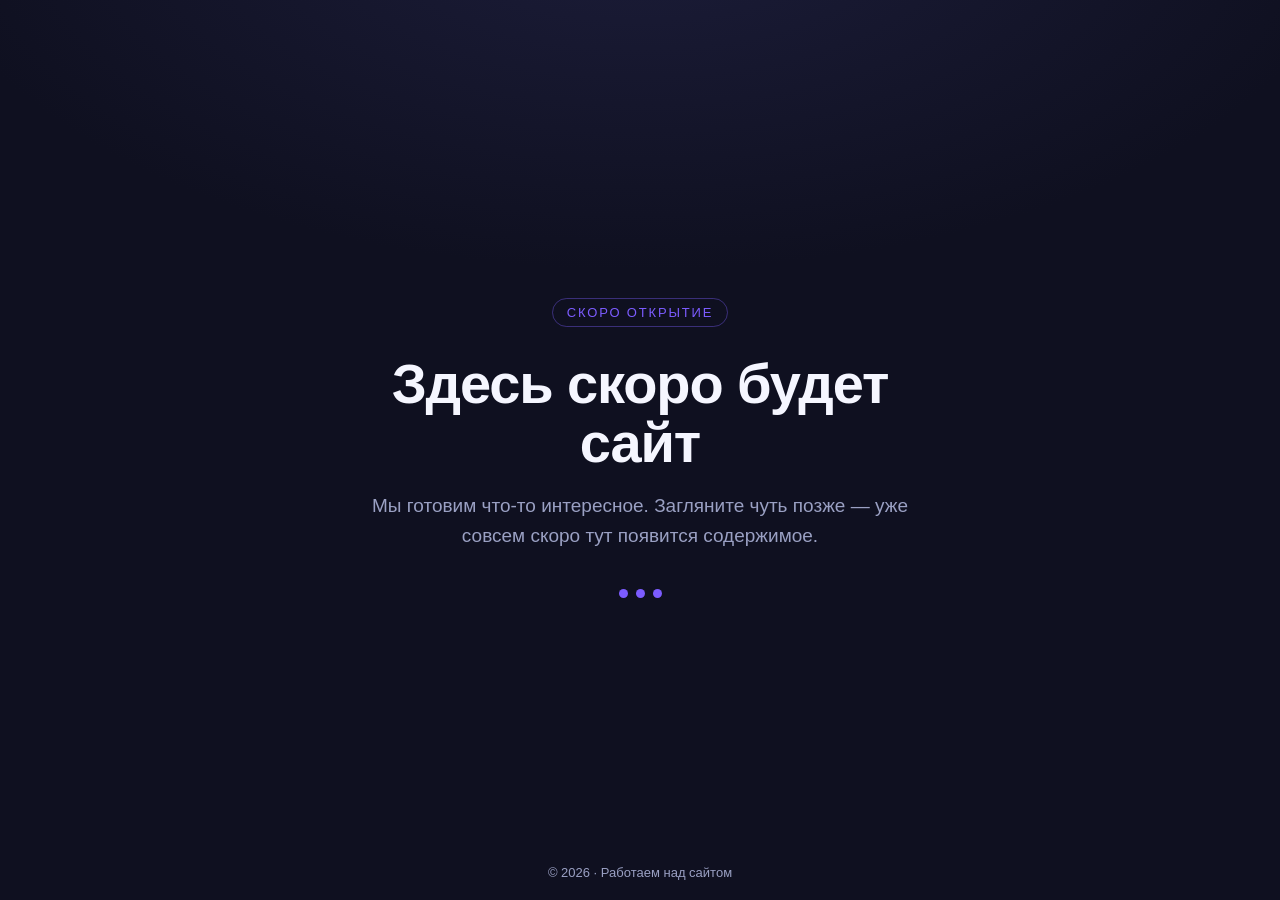
==== index.html @ 534d56cc "Add coming-soon placeholder site" ====
<!doctype html>
<html lang="ru">
<head>
  <meta charset="utf-8" />
  <meta name="viewport" content="width=device-width, initial-scale=1" />
  <title>Скоро открытие</title>
  <style>
    :root {
      --bg: #0f1020;
      --fg: #f5f6ff;
      --muted: #9aa0c3;
      --accent: #7c5cff;
    }
    * { box-sizing: border-box; margin: 0; padding: 0; }
    html, body { height: 100%; }
    body {
      font-family: -apple-system, BlinkMacSystemFont, "Segoe UI", Roboto, sans-serif;
      background: radial-gradient(1200px 600px at 50% -10%, #1c1d3a 0%, var(--bg) 60%);
      color: var(--fg);
      display: grid;
      place-items: center;
      min-height: 100%;
      text-align: center;
      padding: 24px;
    }
    .card {
      max-width: 560px;
      animation: rise 0.8s ease both;
    }
    .badge {
      display: inline-block;
      font-size: 13px;
      letter-spacing: 0.14em;
      text-transform: uppercase;
      color: var(--accent);
      border: 1px solid rgba(124, 92, 255, 0.4);
      border-radius: 999px;
      padding: 6px 14px;
      margin-bottom: 28px;
    }
    h1 {
      font-size: clamp(34px, 7vw, 56px);
      line-height: 1.05;
      margin-bottom: 18px;
      letter-spacing: -0.02em;
    }
    p {
      color: var(--muted);
      font-size: clamp(16px, 2.5vw, 19px);
      line-height: 1.6;
      margin-bottom: 32px;
    }
    .dots { display: inline-flex; gap: 8px; }
    .dots span {
      width: 9px; height: 9px; border-radius: 50%;
      background: var(--accent);
      animation: pulse 1.4s ease-in-out infinite;
    }
    .dots span:nth-child(2) { animation-delay: 0.2s; }
    .dots span:nth-child(3) { animation-delay: 0.4s; }
    footer {
      position: fixed; bottom: 20px; left: 0; right: 0;
      color: var(--muted); font-size: 13px;
    }
    @keyframes rise {
      from { opacity: 0; transform: translateY(16px); }
      to { opacity: 1; transform: none; }
    }
    @keyframes pulse {
      0%, 100% { opacity: 0.3; transform: scale(0.8); }
      50% { opacity: 1; transform: scale(1); }
    }
  </style>
</head>
<body>
  <main class="card">
    <span class="badge">Скоро открытие</span>
    <h1>Здесь скоро будет сайт</h1>
    <p>Мы готовим что-то интересное. Загляните чуть позже — уже совсем скоро тут появится содержимое.</p>
    <div class="dots"><span></span><span></span><span></span></div>
  </main>
  <footer>© 2026 · Работаем над сайтом</footer>
</body>
</html>
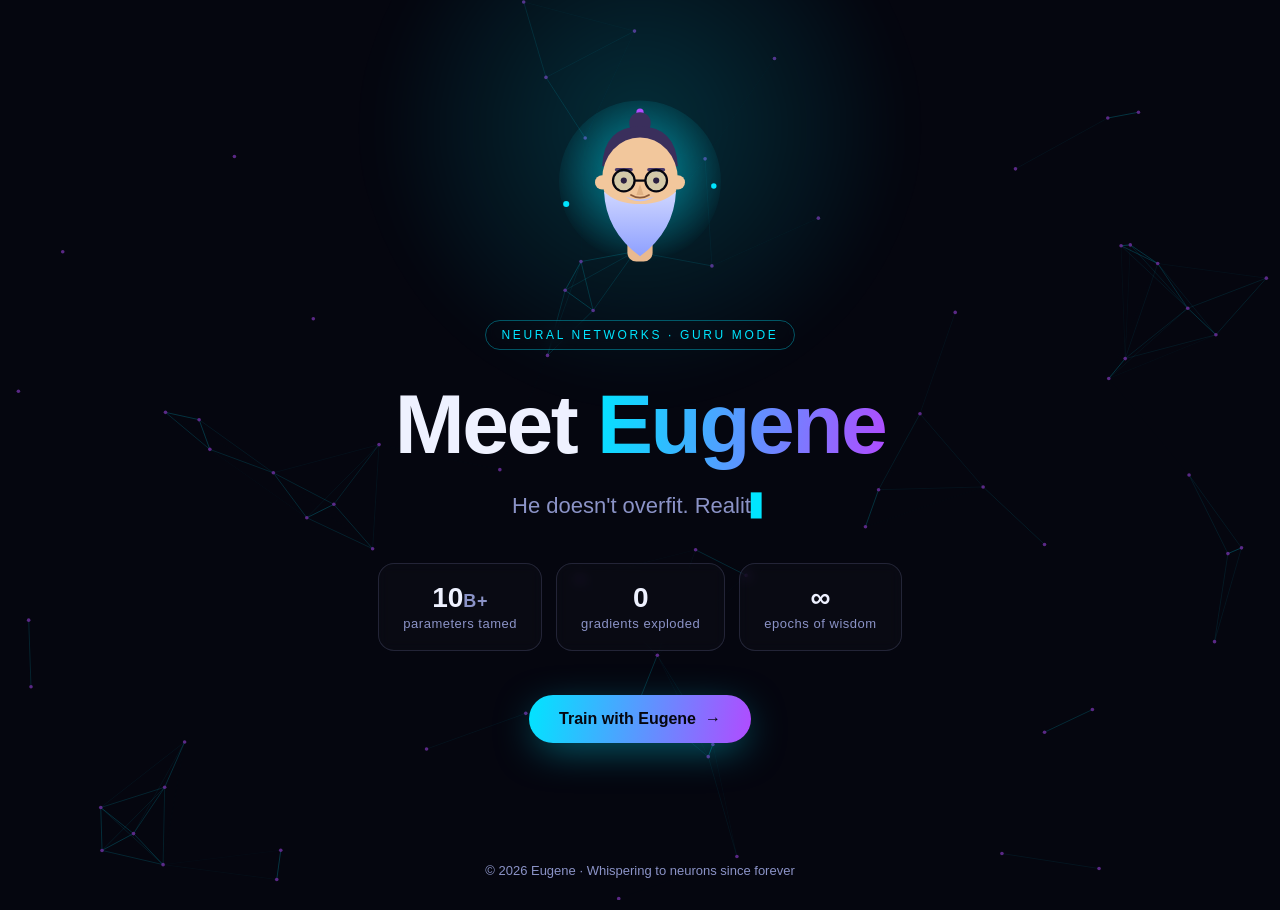
==== commit 77a4d35f: "Redesign: Eugene the animated bearded neural-networks guru" ====
--- a/index.html
+++ b/index.html
@@ -1,84 +1,270 @@
 <!doctype html>
-<html lang="ru">
+<html lang="en">
 <head>
   <meta charset="utf-8" />
   <meta name="viewport" content="width=device-width, initial-scale=1" />
-  <title>Скоро открытие</title>
+  <title>Eugene · Neural Networks Guru</title>
   <style>
     :root {
-      --bg: #0f1020;
-      --fg: #f5f6ff;
-      --muted: #9aa0c3;
-      --accent: #7c5cff;
+      --bg: #05060f;
+      --fg: #eef1ff;
+      --muted: #8b93c7;
+      --accent: #00e5ff;
+      --accent2: #b14bff;
     }
     * { box-sizing: border-box; margin: 0; padding: 0; }
     html, body { height: 100%; }
     body {
       font-family: -apple-system, BlinkMacSystemFont, "Segoe UI", Roboto, sans-serif;
-      background: radial-gradient(1200px 600px at 50% -10%, #1c1d3a 0%, var(--bg) 60%);
+      background: var(--bg);
       color: var(--fg);
-      display: grid;
-      place-items: center;
+      overflow-x: hidden;
       min-height: 100%;
+    }
+    canvas#net {
+      position: fixed; inset: 0;
+      width: 100%; height: 100%;
+      z-index: 0;
+      opacity: 0.55;
+    }
+    .glow {
+      position: fixed; z-index: 1; pointer-events: none;
+      width: 60vmax; height: 60vmax; border-radius: 50%;
+      top: -20vmax; left: 50%; transform: translateX(-50%);
+      background: radial-gradient(closest-side, rgba(0,229,255,0.18), transparent 70%);
+      filter: blur(20px);
+    }
+    .wrap {
+      position: relative; z-index: 2;
+      max-width: 860px; margin: 0 auto;
+      padding: 96px 24px 120px;
       text-align: center;
-      padding: 24px;
-    }
-    .card {
-      max-width: 560px;
-      animation: rise 0.8s ease both;
     }
     .badge {
       display: inline-block;
-      font-size: 13px;
-      letter-spacing: 0.14em;
-      text-transform: uppercase;
+      font-size: 12px; letter-spacing: 0.22em; text-transform: uppercase;
       color: var(--accent);
-      border: 1px solid rgba(124, 92, 255, 0.4);
-      border-radius: 999px;
-      padding: 6px 14px;
-      margin-bottom: 28px;
+      border: 1px solid rgba(0,229,255,0.35);
+      border-radius: 999px; padding: 7px 16px;
+      margin-bottom: 32px;
+      backdrop-filter: blur(6px);
+      animation: fade 0.8s ease both;
     }
     h1 {
-      font-size: clamp(34px, 7vw, 56px);
-      line-height: 1.05;
-      margin-bottom: 18px;
-      letter-spacing: -0.02em;
-    }
-    p {
-      color: var(--muted);
-      font-size: clamp(16px, 2.5vw, 19px);
-      line-height: 1.6;
-      margin-bottom: 32px;
-    }
-    .dots { display: inline-flex; gap: 8px; }
-    .dots span {
-      width: 9px; height: 9px; border-radius: 50%;
-      background: var(--accent);
-      animation: pulse 1.4s ease-in-out infinite;
-    }
-    .dots span:nth-child(2) { animation-delay: 0.2s; }
-    .dots span:nth-child(3) { animation-delay: 0.4s; }
+      font-size: clamp(40px, 9vw, 84px);
+      line-height: 1.0; letter-spacing: -0.03em;
+      margin-bottom: 22px;
+      animation: fade 0.8s ease 0.1s both;
+    }
+    h1 .grad {
+      background: linear-gradient(100deg, var(--accent), var(--accent2));
+      -webkit-background-clip: text; background-clip: text;
+      -webkit-text-fill-color: transparent;
+    }
+    .tag {
+      font-size: clamp(17px, 2.6vw, 22px);
+      color: var(--muted); line-height: 1.6;
+      max-width: 620px; margin: 0 auto 20px;
+      min-height: 1.6em;
+      animation: fade 0.8s ease 0.2s both;
+    }
+    .cursor { color: var(--accent); animation: blink 1s steps(1) infinite; }
+    .stats {
+      display: flex; flex-wrap: wrap; justify-content: center; gap: 14px;
+      margin: 40px 0 44px;
+      animation: fade 0.8s ease 0.3s both;
+    }
+    .stat {
+      border: 1px solid rgba(139,147,199,0.2);
+      border-radius: 16px; padding: 18px 24px;
+      background: rgba(255,255,255,0.02);
+      backdrop-filter: blur(6px);
+      min-width: 150px;
+    }
+    .stat b { display: block; font-size: 28px; color: var(--fg); }
+    .stat span { font-size: 13px; color: var(--muted); letter-spacing: 0.04em; }
+    .cta {
+      display: inline-flex; align-items: center; gap: 10px;
+      font-size: 16px; font-weight: 600;
+      color: #05060f; text-decoration: none;
+      background: linear-gradient(100deg, var(--accent), var(--accent2));
+      padding: 15px 30px; border-radius: 999px;
+      box-shadow: 0 10px 40px -8px rgba(0,229,255,0.5);
+      transition: transform 0.15s ease, box-shadow 0.15s ease;
+      animation: fade 0.8s ease 0.4s both;
+    }
+    .cta:hover { transform: translateY(-2px); box-shadow: 0 16px 50px -8px rgba(177,75,255,0.6); }
     footer {
-      position: fixed; bottom: 20px; left: 0; right: 0;
-      color: var(--muted); font-size: 13px;
-    }
-    @keyframes rise {
-      from { opacity: 0; transform: translateY(16px); }
-      to { opacity: 1; transform: none; }
-    }
-    @keyframes pulse {
-      0%, 100% { opacity: 0.3; transform: scale(0.8); }
-      50% { opacity: 1; transform: scale(1); }
+      position: relative; z-index: 2;
+      text-align: center; color: var(--muted);
+      font-size: 13px; padding-bottom: 32px;
+    }
+    @keyframes fade { from { opacity: 0; transform: translateY(14px); } to { opacity: 1; transform: none; } }
+    @keyframes blink { 50% { opacity: 0; } }
+
+    /* Bearded guru */
+    .guru { margin: 0 auto 26px; width: 180px; animation: fade 0.8s ease both; }
+    .guru svg { display: block; overflow: visible; }
+    .head { animation: bob 4s ease-in-out infinite; transform-origin: 100px 120px; }
+    @keyframes bob {
+      0%, 100% { transform: translateY(0) rotate(-1.5deg); }
+      50% { transform: translateY(-6px) rotate(1.5deg); }
+    }
+    .eye { transform-origin: center; animation: wink 4.5s ease-in-out infinite; }
+    @keyframes wink {
+      0%, 92%, 100% { transform: scaleY(1); }
+      95% { transform: scaleY(0.1); }
+    }
+    .orbit { transform-origin: 100px 95px; animation: spin 14s linear infinite; }
+    @keyframes spin { to { transform: rotate(360deg); } }
+    .halo { animation: pulseHalo 3.5s ease-in-out infinite; transform-origin: 100px 95px; }
+    @keyframes pulseHalo {
+      0%, 100% { opacity: 0.75; transform: scale(1); }
+      50% { opacity: 1; transform: scale(1.06); }
+    }
+    @media (prefers-reduced-motion: reduce) {
+      .head, .eye, .orbit, .halo { animation: none; }
     }
   </style>
 </head>
 <body>
-  <main class="card">
-    <span class="badge">Скоро открытие</span>
-    <h1>Здесь скоро будет сайт</h1>
-    <p>Мы готовим что-то интересное. Загляните чуть позже — уже совсем скоро тут появится содержимое.</p>
-    <div class="dots"><span></span><span></span><span></span></div>
+  <canvas id="net"></canvas>
+  <div class="glow"></div>
+
+  <main class="wrap">
+    <div class="guru" aria-label="Eugene the bearded guru">
+      <svg viewBox="0 0 200 220" width="180" height="198" xmlns="http://www.w3.org/2000/svg">
+        <defs>
+          <radialGradient id="halo" cx="50%" cy="45%" r="55%">
+            <stop offset="0%" stop-color="#00e5ff" stop-opacity="0.55"/>
+            <stop offset="100%" stop-color="#00e5ff" stop-opacity="0"/>
+          </radialGradient>
+          <linearGradient id="beard" x1="0" y1="0" x2="0" y2="1">
+            <stop offset="0%" stop-color="#cfd6ff"/>
+            <stop offset="100%" stop-color="#8ea0ff"/>
+          </linearGradient>
+        </defs>
+
+        <!-- glowing thought halo -->
+        <circle class="halo" cx="100" cy="95" r="90" fill="url(#halo)"/>
+
+        <!-- floating orbiting neurons -->
+        <g class="orbit">
+          <circle cx="100" cy="18" r="4" fill="#b14bff"/>
+          <circle cx="182" cy="100" r="3" fill="#00e5ff"/>
+          <circle cx="18" cy="120" r="3.4" fill="#00e5ff"/>
+        </g>
+
+        <g class="head">
+          <!-- neck -->
+          <rect x="86" y="150" width="28" height="34" rx="10" fill="#e9b98f"/>
+          <!-- hair top bun -->
+          <circle cx="100" cy="30" r="12" fill="#3a2f5c"/>
+          <path d="M58 78 Q60 34 100 34 Q140 34 142 78 Z" fill="#3a2f5c"/>
+          <!-- face -->
+          <ellipse cx="100" cy="92" rx="42" ry="46" fill="#f2c79c"/>
+          <!-- ears -->
+          <circle cx="58" cy="96" r="8" fill="#f2c79c"/>
+          <circle cx="142" cy="96" r="8" fill="#f2c79c"/>
+          <!-- eyebrows -->
+          <rect x="72" y="80" width="20" height="4" rx="2" fill="#4a3a6b"/>
+          <rect x="108" y="80" width="20" height="4" rx="2" fill="#4a3a6b"/>
+          <!-- glasses -->
+          <g stroke="#05060f" stroke-width="2.5" fill="rgba(0,229,255,0.12)">
+            <circle cx="82" cy="94" r="12"/>
+            <circle cx="118" cy="94" r="12"/>
+            <line x1="94" y1="94" x2="106" y2="94"/>
+          </g>
+          <!-- eyes (blink) -->
+          <circle class="eye" cx="82" cy="94" r="3.4" fill="#2a2140"/>
+          <circle class="eye" cx="118" cy="94" r="3.4" fill="#2a2140"/>
+          <!-- nose -->
+          <path d="M100 98 l-4 12 h8 Z" fill="#e0b184"/>
+          <!-- the mighty beard -->
+          <path d="M60 106
+                   Q62 150 100 178
+                   Q138 150 140 106
+                   Q126 120 100 120
+                   Q74 120 60 106 Z" fill="url(#beard)"/>
+          <!-- moustache -->
+          <path d="M84 112 Q100 122 116 112 Q100 118 84 112 Z" fill="#b9c4ff"/>
+          <!-- smile -->
+          <path d="M90 110 Q100 116 110 110" stroke="#8a5a3a" stroke-width="2" fill="none" stroke-linecap="round"/>
+        </g>
+      </svg>
+    </div>
+    <span class="badge">Neural Networks · Guru Mode</span>
+    <h1>Meet <span class="grad">Eugene</span></h1>
+    <p class="tag"><span id="type"></span><span class="cursor">▋</span></p>
+
+    <div class="stats">
+      <div class="stat"><b>10<span style="font-size:18px">B+</span></b><span>parameters tamed</span></div>
+      <div class="stat"><b>0</b><span>gradients exploded</span></div>
+      <div class="stat"><b>∞</b><span>epochs of wisdom</span></div>
+    </div>
+
+    <a class="cta" href="#">Train with Eugene &nbsp;→</a>
   </main>
-  <footer>© 2026 · Работаем над сайтом</footer>
+
+  <footer>© 2026 Eugene · Whispering to neurons since forever</footer>
+
+  <script>
+    // Typewriter tagline
+    const lines = [
+      "He doesn't overfit. Reality does.",
+      "Turning coffee into convergence.",
+      "Backpropagating good vibes.",
+      "The only guru your GPU listens to."
+    ];
+    const el = document.getElementById('type');
+    let li = 0, ci = 0, deleting = false;
+    function tick() {
+      const line = lines[li];
+      el.textContent = line.slice(0, ci);
+      if (!deleting && ci < line.length) { ci++; setTimeout(tick, 45); }
+      else if (!deleting) { deleting = true; setTimeout(tick, 1800); }
+      else if (ci > 0) { ci--; setTimeout(tick, 22); }
+      else { deleting = false; li = (li + 1) % lines.length; setTimeout(tick, 300); }
+    }
+    tick();
+
+    // Neural-net constellation background
+    const c = document.getElementById('net'), x = c.getContext('2d');
+    let w, h, nodes;
+    function init() {
+      w = c.width = window.innerWidth; h = c.height = window.innerHeight;
+      const count = Math.min(90, Math.floor(w * h / 16000));
+      nodes = Array.from({length: count}, () => ({
+        x: Math.random() * w, y: Math.random() * h,
+        vx: (Math.random() - 0.5) * 0.4, vy: (Math.random() - 0.5) * 0.4
+      }));
+    }
+    function draw() {
+      x.clearRect(0, 0, w, h);
+      for (const n of nodes) {
+        n.x += n.vx; n.y += n.vy;
+        if (n.x < 0 || n.x > w) n.vx *= -1;
+        if (n.y < 0 || n.y > h) n.vy *= -1;
+      }
+      for (let i = 0; i < nodes.length; i++) {
+        for (let j = i + 1; j < nodes.length; j++) {
+          const a = nodes[i], b = nodes[j];
+          const d = Math.hypot(a.x - b.x, a.y - b.y);
+          if (d < 130) {
+            x.strokeStyle = `rgba(0,229,255,${(1 - d / 130) * 0.5})`;
+            x.lineWidth = 1;
+            x.beginPath(); x.moveTo(a.x, a.y); x.lineTo(b.x, b.y); x.stroke();
+          }
+        }
+      }
+      for (const n of nodes) {
+        x.fillStyle = 'rgba(177,75,255,0.9)';
+        x.beginPath(); x.arc(n.x, n.y, 1.8, 0, Math.PI * 2); x.fill();
+      }
+      requestAnimationFrame(draw);
+    }
+    window.addEventListener('resize', init);
+    init(); draw();
+  </script>
 </body>
 </html>
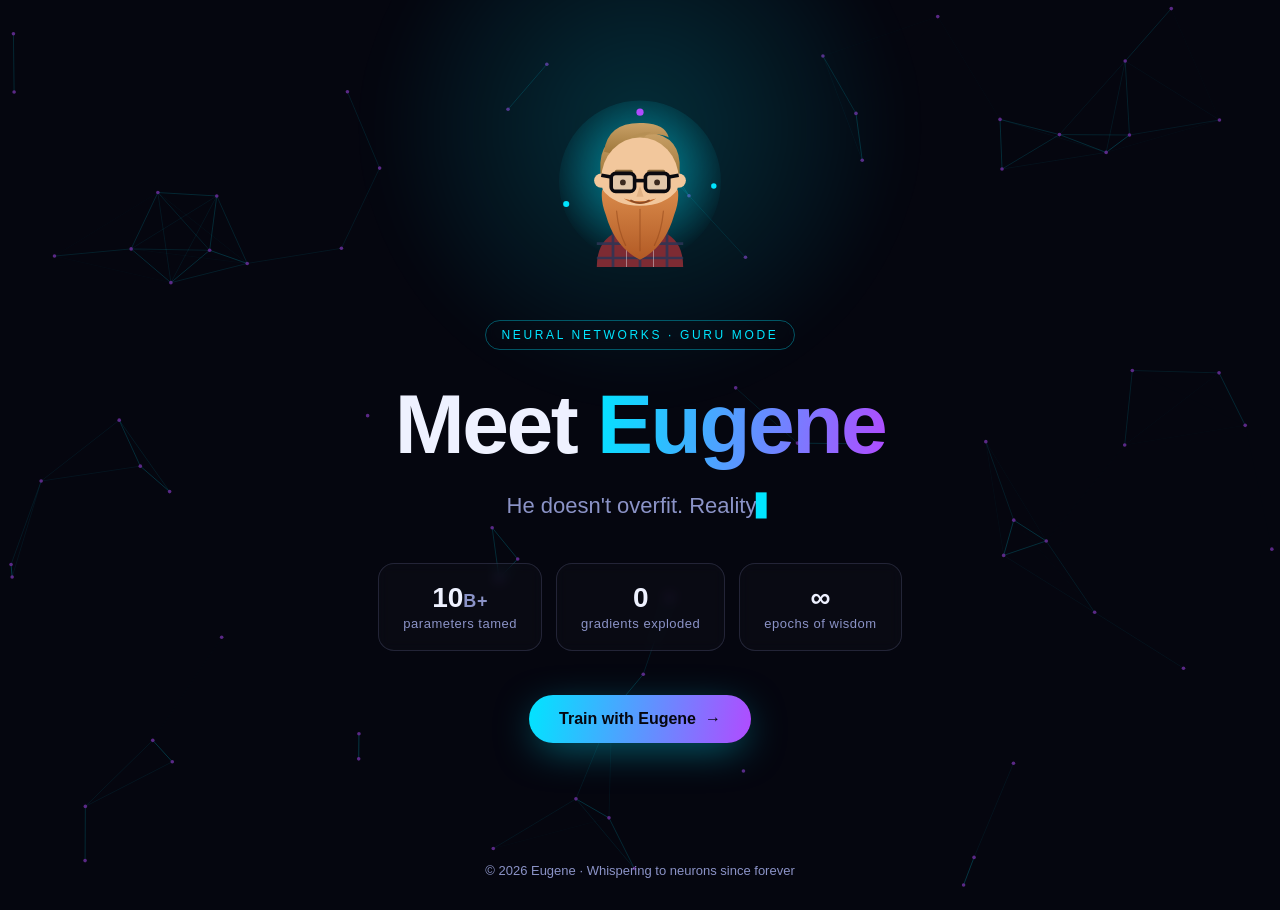
==== commit 56ce8074: "Make Eugene resemble the real Zhenya: ginger beard, black glasses, pompadour, plaid shirt" ====
--- a/index.html
+++ b/index.html
@@ -140,8 +140,12 @@
             <stop offset="100%" stop-color="#00e5ff" stop-opacity="0"/>
           </radialGradient>
           <linearGradient id="beard" x1="0" y1="0" x2="0" y2="1">
-            <stop offset="0%" stop-color="#cfd6ff"/>
-            <stop offset="100%" stop-color="#8ea0ff"/>
+            <stop offset="0%" stop-color="#d98a4a"/>
+            <stop offset="100%" stop-color="#b25a25"/>
+          </linearGradient>
+          <linearGradient id="hair" x1="0" y1="0" x2="0" y2="1">
+            <stop offset="0%" stop-color="#c9a066"/>
+            <stop offset="100%" stop-color="#9c7538"/>
           </linearGradient>
         </defs>
 
@@ -156,40 +160,71 @@
         </g>
 
         <g class="head">
+          <!-- plaid flannel shoulders -->
+          <g>
+            <path d="M52 190 Q52 158 78 150 L122 150 Q148 158 148 190 Z" fill="#7d2b33"/>
+            <path d="M52 190 Q52 158 78 150 L122 150 Q148 158 148 190 Z" fill="none" stroke="#28324f" stroke-width="0" />
+            <!-- plaid lines (clipped by shirt shape via overlap) -->
+            <g stroke="#2c3556" stroke-width="3" opacity="0.85">
+              <line x1="70" y1="150" x2="70" y2="190"/>
+              <line x1="100" y1="150" x2="100" y2="190"/>
+              <line x1="130" y1="150" x2="130" y2="190"/>
+              <line x1="52" y1="164" x2="148" y2="164"/>
+              <line x1="52" y1="180" x2="148" y2="180"/>
+            </g>
+            <g stroke="#e7e9f2" stroke-width="1" opacity="0.5">
+              <line x1="85" y1="150" x2="85" y2="190"/>
+              <line x1="115" y1="150" x2="115" y2="190"/>
+            </g>
+            <!-- white tee triangle -->
+            <path d="M92 150 L100 168 L108 150 Z" fill="#f4f6ff"/>
+          </g>
           <!-- neck -->
-          <rect x="86" y="150" width="28" height="34" rx="10" fill="#e9b98f"/>
-          <!-- hair top bun -->
-          <circle cx="100" cy="30" r="12" fill="#3a2f5c"/>
-          <path d="M58 78 Q60 34 100 34 Q140 34 142 78 Z" fill="#3a2f5c"/>
-          <!-- face -->
-          <ellipse cx="100" cy="92" rx="42" ry="46" fill="#f2c79c"/>
+          <rect x="88" y="140" width="24" height="20" rx="8" fill="#e9b98f"/>
+          <!-- faded short sides -->
+          <path d="M56 74 Q58 40 100 40 Q142 40 144 74 L144 96 Q140 70 100 70 Q60 70 56 96 Z" fill="url(#hair)"/>
+          <!-- swept-up pompadour quiff -->
+          <path d="M60 62 Q64 28 104 30 Q128 31 132 46 Q120 40 104 44 Q84 48 78 66 Z" fill="url(#hair)"/>
+          <path d="M78 66 Q84 40 112 40 Q100 46 96 66 Z" fill="#b58f52" opacity="0.7"/>
+          <!-- face (fuller) -->
+          <ellipse cx="100" cy="92" rx="43" ry="46" fill="#f2c79c"/>
           <!-- ears -->
-          <circle cx="58" cy="96" r="8" fill="#f2c79c"/>
-          <circle cx="142" cy="96" r="8" fill="#f2c79c"/>
-          <!-- eyebrows -->
-          <rect x="72" y="80" width="20" height="4" rx="2" fill="#4a3a6b"/>
-          <rect x="108" y="80" width="20" height="4" rx="2" fill="#4a3a6b"/>
-          <!-- glasses -->
-          <g stroke="#05060f" stroke-width="2.5" fill="rgba(0,229,255,0.12)">
-            <circle cx="82" cy="94" r="12"/>
-            <circle cx="118" cy="94" r="12"/>
+          <circle cx="57" cy="94" r="8" fill="#f2c79c"/>
+          <circle cx="143" cy="94" r="8" fill="#f2c79c"/>
+          <!-- eyebrows (light brown) -->
+          <rect x="72" y="82" width="20" height="4" rx="2" fill="#8a6a3a"/>
+          <rect x="108" y="82" width="20" height="4" rx="2" fill="#8a6a3a"/>
+          <!-- thick black rectangular glasses -->
+          <g stroke="#0a0a0f" stroke-width="4" fill="rgba(120,200,255,0.14)" stroke-linejoin="round">
+            <rect x="68" y="86" width="26" height="20" rx="5"/>
+            <rect x="106" y="86" width="26" height="20" rx="5"/>
             <line x1="94" y1="94" x2="106" y2="94"/>
+            <line x1="68" y1="90" x2="57" y2="88"/>
+            <line x1="132" y1="90" x2="143" y2="88"/>
           </g>
           <!-- eyes (blink) -->
-          <circle class="eye" cx="82" cy="94" r="3.4" fill="#2a2140"/>
-          <circle class="eye" cx="118" cy="94" r="3.4" fill="#2a2140"/>
+          <circle class="eye" cx="81" cy="96" r="3.2" fill="#3a2a1f"/>
+          <circle class="eye" cx="119" cy="96" r="3.2" fill="#3a2a1f"/>
           <!-- nose -->
-          <path d="M100 98 l-4 12 h8 Z" fill="#e0b184"/>
-          <!-- the mighty beard -->
-          <path d="M60 106
-                   Q62 150 100 178
-                   Q138 150 140 106
-                   Q126 120 100 120
-                   Q74 120 60 106 Z" fill="url(#beard)"/>
-          <!-- moustache -->
-          <path d="M84 112 Q100 122 116 112 Q100 118 84 112 Z" fill="#b9c4ff"/>
+          <path d="M100 100 l-4 12 h8 Z" fill="#e0b184"/>
+          <!-- the mighty ginger beard -->
+          <path d="M58 104
+                   Q56 116 62 132
+                   Q72 168 100 182
+                   Q128 168 138 132
+                   Q144 116 142 104
+                   Q128 122 100 122
+                   Q72 122 58 104 Z" fill="url(#beard)"/>
+          <!-- beard texture strokes -->
+          <g stroke="#8f4418" stroke-width="1.4" opacity="0.5" fill="none" stroke-linecap="round">
+            <path d="M74 128 Q76 150 84 166"/>
+            <path d="M100 126 L100 172"/>
+            <path d="M126 128 Q124 150 116 166"/>
+          </g>
+          <!-- ginger moustache -->
+          <path d="M82 114 Q100 126 118 114 Q100 120 82 114 Z" fill="#c26a2c"/>
           <!-- smile -->
-          <path d="M90 110 Q100 116 110 110" stroke="#8a5a3a" stroke-width="2" fill="none" stroke-linecap="round"/>
+          <path d="M90 116 Q100 122 110 116" stroke="#8a4a24" stroke-width="2" fill="none" stroke-linecap="round"/>
         </g>
       </svg>
     </div>
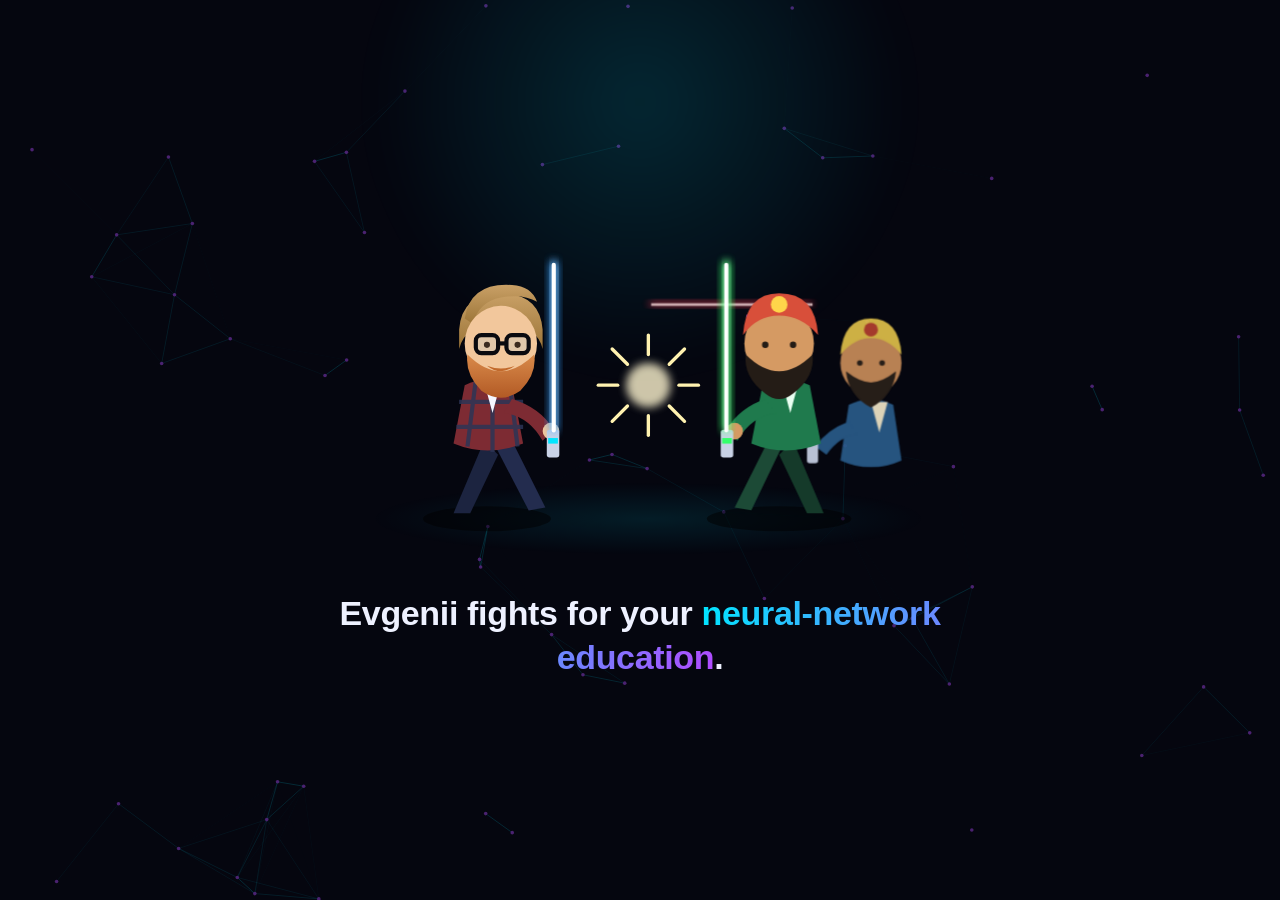
==== commit 2cb3b09b: "Fullscreen scene: Evgenii lightsaber-duels for your neural-network education" ====
--- a/index.html
+++ b/index.html
@@ -3,14 +3,16 @@
 <head>
   <meta charset="utf-8" />
   <meta name="viewport" content="width=device-width, initial-scale=1" />
-  <title>Eugene · Neural Networks Guru</title>
+  <title>Evgenii · Neural Networks Guru</title>
   <style>
     :root {
       --bg: #05060f;
       --fg: #eef1ff;
-      --muted: #8b93c7;
       --accent: #00e5ff;
       --accent2: #b14bff;
+      --saberA: #35a0ff;
+      --saberB: #34ff6a;
+      --saberC: #ff3b52;
     }
     * { box-sizing: border-box; margin: 0; padding: 0; }
     html, body { height: 100%; }
@@ -18,112 +20,59 @@
       font-family: -apple-system, BlinkMacSystemFont, "Segoe UI", Roboto, sans-serif;
       background: var(--bg);
       color: var(--fg);
-      overflow-x: hidden;
-      min-height: 100%;
-    }
-    canvas#net {
-      position: fixed; inset: 0;
-      width: 100%; height: 100%;
-      z-index: 0;
-      opacity: 0.55;
-    }
+      height: 100vh;
+      overflow: hidden;
+    }
+    canvas#net { position: fixed; inset: 0; width: 100%; height: 100%; z-index: 0; opacity: 0.45; }
     .glow {
       position: fixed; z-index: 1; pointer-events: none;
       width: 60vmax; height: 60vmax; border-radius: 50%;
-      top: -20vmax; left: 50%; transform: translateX(-50%);
-      background: radial-gradient(closest-side, rgba(0,229,255,0.18), transparent 70%);
+      top: -22vmax; left: 50%; transform: translateX(-50%);
+      background: radial-gradient(closest-side, rgba(0,229,255,0.15), transparent 70%);
       filter: blur(20px);
     }
     .wrap {
       position: relative; z-index: 2;
-      max-width: 860px; margin: 0 auto;
-      padding: 96px 24px 120px;
-      text-align: center;
-    }
-    .badge {
-      display: inline-block;
-      font-size: 12px; letter-spacing: 0.22em; text-transform: uppercase;
-      color: var(--accent);
-      border: 1px solid rgba(0,229,255,0.35);
-      border-radius: 999px; padding: 7px 16px;
-      margin-bottom: 32px;
-      backdrop-filter: blur(6px);
-      animation: fade 0.8s ease both;
-    }
-    h1 {
-      font-size: clamp(40px, 9vw, 84px);
-      line-height: 1.0; letter-spacing: -0.03em;
-      margin-bottom: 22px;
-      animation: fade 0.8s ease 0.1s both;
-    }
-    h1 .grad {
+      height: 100vh; width: 100%;
+      display: flex; flex-direction: column;
+      align-items: center; justify-content: center;
+      gap: clamp(18px, 4vh, 44px);
+      padding: 24px; text-align: center;
+    }
+    .stage { width: 100%; max-width: 640px; animation: fade 0.9s ease both; }
+    .stage svg { display: block; width: 100%; height: auto; overflow: visible; }
+    .line {
+      font-size: clamp(20px, 3.4vw, 34px);
+      font-weight: 600; letter-spacing: -0.01em; line-height: 1.3;
+      max-width: 720px; animation: fade 0.9s ease 0.2s both;
+    }
+    .line .grad {
       background: linear-gradient(100deg, var(--accent), var(--accent2));
-      -webkit-background-clip: text; background-clip: text;
-      -webkit-text-fill-color: transparent;
-    }
-    .tag {
-      font-size: clamp(17px, 2.6vw, 22px);
-      color: var(--muted); line-height: 1.6;
-      max-width: 620px; margin: 0 auto 20px;
-      min-height: 1.6em;
-      animation: fade 0.8s ease 0.2s both;
-    }
-    .cursor { color: var(--accent); animation: blink 1s steps(1) infinite; }
-    .stats {
-      display: flex; flex-wrap: wrap; justify-content: center; gap: 14px;
-      margin: 40px 0 44px;
-      animation: fade 0.8s ease 0.3s both;
-    }
-    .stat {
-      border: 1px solid rgba(139,147,199,0.2);
-      border-radius: 16px; padding: 18px 24px;
-      background: rgba(255,255,255,0.02);
-      backdrop-filter: blur(6px);
-      min-width: 150px;
-    }
-    .stat b { display: block; font-size: 28px; color: var(--fg); }
-    .stat span { font-size: 13px; color: var(--muted); letter-spacing: 0.04em; }
-    .cta {
-      display: inline-flex; align-items: center; gap: 10px;
-      font-size: 16px; font-weight: 600;
-      color: #05060f; text-decoration: none;
-      background: linear-gradient(100deg, var(--accent), var(--accent2));
-      padding: 15px 30px; border-radius: 999px;
-      box-shadow: 0 10px 40px -8px rgba(0,229,255,0.5);
-      transition: transform 0.15s ease, box-shadow 0.15s ease;
-      animation: fade 0.8s ease 0.4s both;
-    }
-    .cta:hover { transform: translateY(-2px); box-shadow: 0 16px 50px -8px rgba(177,75,255,0.6); }
-    footer {
-      position: relative; z-index: 2;
-      text-align: center; color: var(--muted);
-      font-size: 13px; padding-bottom: 32px;
-    }
+      -webkit-background-clip: text; background-clip: text; -webkit-text-fill-color: transparent;
+    }
+
     @keyframes fade { from { opacity: 0; transform: translateY(14px); } to { opacity: 1; transform: none; } }
-    @keyframes blink { 50% { opacity: 0; } }
-
-    /* Bearded guru */
-    .guru { margin: 0 auto 26px; width: 180px; animation: fade 0.8s ease both; }
-    .guru svg { display: block; overflow: visible; }
-    .head { animation: bob 4s ease-in-out infinite; transform-origin: 100px 120px; }
-    @keyframes bob {
-      0%, 100% { transform: translateY(0) rotate(-1.5deg); }
-      50% { transform: translateY(-6px) rotate(1.5deg); }
-    }
-    .eye { transform-origin: center; animation: wink 4.5s ease-in-out infinite; }
-    @keyframes wink {
-      0%, 92%, 100% { transform: scaleY(1); }
-      95% { transform: scaleY(0.1); }
-    }
-    .orbit { transform-origin: 100px 95px; animation: spin 14s linear infinite; }
-    @keyframes spin { to { transform: rotate(360deg); } }
-    .halo { animation: pulseHalo 3.5s ease-in-out infinite; transform-origin: 100px 95px; }
-    @keyframes pulseHalo {
-      0%, 100% { opacity: 0.75; transform: scale(1); }
-      50% { opacity: 1; transform: scale(1.06); }
-    }
+
+    .fighterL { animation: lunge 2.2s ease-in-out infinite; transform-origin: 120px 210px; }
+    .fighterR { animation: lungeR 2.2s ease-in-out infinite; transform-origin: 320px 210px; }
+    @keyframes lunge { 0%,100% { transform: translateX(0); } 45% { transform: translateX(14px); } }
+    @keyframes lungeR { 0%,100% { transform: translateX(0); } 45% { transform: translateX(-14px); } }
+
+    .saberL { animation: swingL 2.2s ease-in-out infinite; transform-origin: 168px 150px; }
+    .saberR { animation: swingR 2.2s ease-in-out infinite; transform-origin: 300px 150px; }
+    .saberR2 { animation: swingR2 2.2s ease-in-out infinite; transform-origin: 348px 158px; }
+    @keyframes swingL { 0%,100% { transform: rotate(-24deg); } 45% { transform: rotate(6deg); } 55% { transform: rotate(4deg); } }
+    @keyframes swingR { 0%,100% { transform: rotate(26deg); } 45% { transform: rotate(-6deg); } 55% { transform: rotate(-4deg); } }
+    @keyframes swingR2 { 0%,100% { transform: rotate(38deg); } 50% { transform: rotate(10deg); } }
+
+    .clash { transform-origin: 236px 118px; animation: clash 2.2s ease-in-out infinite; }
+    @keyframes clash { 0%,38%,60%,100% { opacity: 0; transform: scale(0.4); } 45%,52% { opacity: 1; transform: scale(1); } }
+
+    .blade { animation: flicker 0.12s steps(2) infinite; }
+    @keyframes flicker { 50% { opacity: 0.88; } }
+
     @media (prefers-reduced-motion: reduce) {
-      .head, .eye, .orbit, .halo { animation: none; }
+      .fighterL, .fighterR, .saberL, .saberR, .saberR2, .clash, .blade { animation: none; }
     }
   </style>
 </head>
@@ -132,143 +81,141 @@
   <div class="glow"></div>
 
   <main class="wrap">
-    <div class="guru" aria-label="Eugene the bearded guru">
-      <svg viewBox="0 0 200 220" width="180" height="198" xmlns="http://www.w3.org/2000/svg">
+    <div class="stage" aria-label="Evgenii dueling with lightsabers">
+      <svg viewBox="0 0 460 240" xmlns="http://www.w3.org/2000/svg">
         <defs>
-          <radialGradient id="halo" cx="50%" cy="45%" r="55%">
-            <stop offset="0%" stop-color="#00e5ff" stop-opacity="0.55"/>
-            <stop offset="100%" stop-color="#00e5ff" stop-opacity="0"/>
-          </radialGradient>
           <linearGradient id="beard" x1="0" y1="0" x2="0" y2="1">
-            <stop offset="0%" stop-color="#d98a4a"/>
-            <stop offset="100%" stop-color="#b25a25"/>
+            <stop offset="0%" stop-color="#d98a4a"/><stop offset="100%" stop-color="#b25a25"/>
           </linearGradient>
           <linearGradient id="hair" x1="0" y1="0" x2="0" y2="1">
-            <stop offset="0%" stop-color="#c9a066"/>
-            <stop offset="100%" stop-color="#9c7538"/>
+            <stop offset="0%" stop-color="#c9a066"/><stop offset="100%" stop-color="#9c7538"/>
           </linearGradient>
+          <filter id="soft" x="-60%" y="-60%" width="220%" height="220%">
+            <feGaussianBlur stdDeviation="3.2"/>
+          </filter>
+          <radialGradient id="floor" cx="50%" cy="50%" r="50%">
+            <stop offset="0%" stop-color="rgba(0,229,255,0.10)"/>
+            <stop offset="100%" stop-color="rgba(0,229,255,0)"/>
+          </radialGradient>
         </defs>
 
-        <!-- glowing thought halo -->
-        <circle class="halo" cx="100" cy="95" r="90" fill="url(#halo)"/>
-
-        <!-- floating orbiting neurons -->
-        <g class="orbit">
-          <circle cx="100" cy="18" r="4" fill="#b14bff"/>
-          <circle cx="182" cy="100" r="3" fill="#00e5ff"/>
-          <circle cx="18" cy="120" r="3.4" fill="#00e5ff"/>
-        </g>
-
-        <g class="head">
-          <!-- plaid flannel shoulders -->
+        <ellipse cx="236" cy="214" rx="200" ry="26" fill="url(#floor)"/>
+        <ellipse cx="120" cy="214" rx="46" ry="9" fill="rgba(0,0,0,0.5)"/>
+        <ellipse cx="330" cy="214" rx="52" ry="9" fill="rgba(0,0,0,0.5)"/>
+
+        <!-- ===================== EVGENII (left) ===================== -->
+        <g class="fighterL">
+          <path d="M118 158 L96 210 L108 210 L128 168 Z" fill="#1c2440"/>
+          <path d="M124 158 L150 208 L162 206 L138 158 Z" fill="#232c4e"/>
+          <path d="M104 118 Q120 110 138 118 L146 160 Q120 170 96 160 Z" fill="#7d2b33"/>
+          <g stroke="#2c3556" stroke-width="3" opacity="0.85">
+            <line x1="112" y1="114" x2="106" y2="162"/>
+            <line x1="124" y1="112" x2="124" y2="166"/>
+            <line x1="136" y1="114" x2="142" y2="162"/>
+            <line x1="100" y1="130" x2="146" y2="130"/>
+            <line x1="98" y1="148" x2="146" y2="148"/>
+          </g>
+          <path d="M118 116 L124 138 L130 116 Z" fill="#f4f6ff"/>
+          <path d="M138 128 Q158 134 168 150 L160 158 Q150 140 132 138 Z" fill="#7d2b33"/>
+          <circle cx="166" cy="151" r="6" fill="#f2c79c"/>
           <g>
-            <path d="M52 190 Q52 158 78 150 L122 150 Q148 158 148 190 Z" fill="#7d2b33"/>
-            <path d="M52 190 Q52 158 78 150 L122 150 Q148 158 148 190 Z" fill="none" stroke="#28324f" stroke-width="0" />
-            <!-- plaid lines (clipped by shirt shape via overlap) -->
-            <g stroke="#2c3556" stroke-width="3" opacity="0.85">
-              <line x1="70" y1="150" x2="70" y2="190"/>
-              <line x1="100" y1="150" x2="100" y2="190"/>
-              <line x1="130" y1="150" x2="130" y2="190"/>
-              <line x1="52" y1="164" x2="148" y2="164"/>
-              <line x1="52" y1="180" x2="148" y2="180"/>
-            </g>
-            <g stroke="#e7e9f2" stroke-width="1" opacity="0.5">
-              <line x1="85" y1="150" x2="85" y2="190"/>
-              <line x1="115" y1="150" x2="115" y2="190"/>
-            </g>
-            <!-- white tee triangle -->
-            <path d="M92 150 L100 168 L108 150 Z" fill="#f4f6ff"/>
-          </g>
-          <!-- neck -->
-          <rect x="88" y="140" width="24" height="20" rx="8" fill="#e9b98f"/>
-          <!-- faded short sides -->
-          <path d="M56 74 Q58 40 100 40 Q142 40 144 74 L144 96 Q140 70 100 70 Q60 70 56 96 Z" fill="url(#hair)"/>
-          <!-- swept-up pompadour quiff -->
-          <path d="M60 62 Q64 28 104 30 Q128 31 132 46 Q120 40 104 44 Q84 48 78 66 Z" fill="url(#hair)"/>
-          <path d="M78 66 Q84 40 112 40 Q100 46 96 66 Z" fill="#b58f52" opacity="0.7"/>
-          <!-- face (fuller) -->
-          <ellipse cx="100" cy="92" rx="43" ry="46" fill="#f2c79c"/>
-          <!-- ears -->
-          <circle cx="57" cy="94" r="8" fill="#f2c79c"/>
-          <circle cx="143" cy="94" r="8" fill="#f2c79c"/>
-          <!-- eyebrows (light brown) -->
-          <rect x="72" y="82" width="20" height="4" rx="2" fill="#8a6a3a"/>
-          <rect x="108" y="82" width="20" height="4" rx="2" fill="#8a6a3a"/>
-          <!-- thick black rectangular glasses -->
-          <g stroke="#0a0a0f" stroke-width="4" fill="rgba(120,200,255,0.14)" stroke-linejoin="round">
-            <rect x="68" y="86" width="26" height="20" rx="5"/>
-            <rect x="106" y="86" width="26" height="20" rx="5"/>
-            <line x1="94" y1="94" x2="106" y2="94"/>
-            <line x1="68" y1="90" x2="57" y2="88"/>
-            <line x1="132" y1="90" x2="143" y2="88"/>
-          </g>
-          <!-- eyes (blink) -->
-          <circle class="eye" cx="81" cy="96" r="3.2" fill="#3a2a1f"/>
-          <circle class="eye" cx="119" cy="96" r="3.2" fill="#3a2a1f"/>
-          <!-- nose -->
-          <path d="M100 100 l-4 12 h8 Z" fill="#e0b184"/>
-          <!-- the mighty ginger beard -->
-          <path d="M58 104
-                   Q56 116 62 132
-                   Q72 168 100 182
-                   Q128 168 138 132
-                   Q144 116 142 104
-                   Q128 122 100 122
-                   Q72 122 58 104 Z" fill="url(#beard)"/>
-          <!-- beard texture strokes -->
-          <g stroke="#8f4418" stroke-width="1.4" opacity="0.5" fill="none" stroke-linecap="round">
-            <path d="M74 128 Q76 150 84 166"/>
-            <path d="M100 126 L100 172"/>
-            <path d="M126 128 Q124 150 116 166"/>
-          </g>
-          <!-- ginger moustache -->
-          <path d="M82 114 Q100 126 118 114 Q100 120 82 114 Z" fill="#c26a2c"/>
-          <!-- smile -->
-          <path d="M90 116 Q100 122 110 116" stroke="#8a4a24" stroke-width="2" fill="none" stroke-linecap="round"/>
+            <rect x="112" y="98" width="16" height="14" rx="6" fill="#e9b98f"/>
+            <path d="M100 78 Q102 52 130 52 Q158 52 160 78 L160 92 Q156 74 130 74 Q104 74 100 92 Z" fill="url(#hair)"/>
+            <path d="M104 70 Q108 44 138 46 Q152 47 156 58 Q146 52 130 55 Q114 58 110 74 Z" fill="url(#hair)"/>
+            <ellipse cx="130" cy="88" rx="26" ry="27" fill="#f2c79c"/>
+            <g stroke="#0a0a0f" stroke-width="3" fill="rgba(120,200,255,0.14)" stroke-linejoin="round">
+              <rect x="112" y="82" width="16" height="13" rx="4"/>
+              <rect x="134" y="82" width="16" height="13" rx="4"/>
+              <line x1="128" y1="88" x2="134" y2="88"/>
+            </g>
+            <circle cx="120" cy="89" r="2.2" fill="#3a2a1f"/>
+            <circle cx="142" cy="89" r="2.2" fill="#3a2a1f"/>
+            <path d="M106 96 Q104 110 116 122 Q130 132 144 122 Q156 110 154 96 Q142 108 130 108 Q118 108 106 96 Z" fill="url(#beard)"/>
+            <path d="M120 104 Q130 112 140 104 Q130 108 120 104 Z" fill="#c26a2c"/>
+          </g>
+          <g class="saberL">
+            <rect x="163" y="150" width="9" height="20" rx="2" fill="#c9d2e6"/>
+            <rect x="164" y="156" width="7" height="4" fill="#00e5ff"/>
+            <g class="blade">
+              <rect x="166.5" y="30" width="3" height="122" rx="1.5" fill="#eaf6ff" filter="url(#soft)"/>
+              <rect x="165" y="28" width="6" height="124" rx="3" fill="var(--saberA)" filter="url(#soft)" opacity="0.85"/>
+              <rect x="166.5" y="30" width="3" height="122" rx="1.5" fill="#ffffff"/>
+            </g>
+          </g>
+        </g>
+
+        <!-- ===================== OPPONENTS (right) ===================== -->
+        <g class="fighterR">
+          <g transform="translate(24,4)" opacity="0.92">
+            <path d="M356 128 Q372 120 388 128 L394 168 Q372 178 350 168 Z" fill="#2a5c8a"/>
+            <path d="M372 126 L378 148 L384 126 Z" fill="#f0e6c8"/>
+            <ellipse cx="372" cy="98" rx="22" ry="23" fill="#c98d5a"/>
+            <path d="M350 92 Q352 66 372 66 Q392 66 394 92 Q384 80 372 80 Q360 80 350 92 Z" fill="#e0c04a"/>
+            <circle cx="372" cy="74" r="5" fill="#b3402f"/>
+            <path d="M354 104 Q356 122 372 130 Q388 122 390 104 Q380 112 372 112 Q364 112 354 104 Z" fill="#2a211a"/>
+            <circle cx="364" cy="98" r="2" fill="#2a211a"/>
+            <circle cx="380" cy="98" r="2" fill="#2a211a"/>
+            <path d="M356 140 Q340 146 332 158 L340 164 Q350 150 362 150 Z" fill="#2a5c8a"/>
+            <g class="saberR2">
+              <rect x="326" y="154" width="8" height="16" rx="2" fill="#c9d2e6"/>
+              <g class="blade">
+                <rect x="212" y="54" width="118" height="3" rx="1.5" fill="var(--saberC)" filter="url(#soft)" opacity="0.85"/>
+                <rect x="214" y="55.2" width="116" height="1.6" fill="#ffdede"/>
+              </g>
+            </g>
+          </g>
+        </g>
+
+        <g class="fighterR">
+          <path d="M340 158 L362 210 L350 210 L330 168 Z" fill="#153a2a"/>
+          <path d="M334 158 L310 208 L298 206 L322 158 Z" fill="#1c4a36"/>
+          <path d="M318 118 Q334 110 352 118 L360 160 Q334 170 310 160 Z" fill="#1f7a4d"/>
+          <path d="M332 116 L338 138 L344 116 Z" fill="#eafff2"/>
+          <rect x="328" y="98" width="16" height="14" rx="6" fill="#c98d5a"/>
+          <ellipse cx="330" cy="88" rx="25" ry="26" fill="#d59a63"/>
+          <path d="M304 82 Q306 52 330 52 Q356 52 358 82 Q346 68 330 68 Q314 68 304 82 Z" fill="#d84f3a"/>
+          <circle cx="330" cy="60" r="6" fill="#ffd54a"/>
+          <path d="M306 96 Q304 112 320 124 Q330 132 340 124 Q356 112 354 96 Q342 108 330 108 Q318 108 306 96 Z" fill="#241c16"/>
+          <circle cx="320" cy="89" r="2.3" fill="#241c16"/>
+          <circle cx="340" cy="89" r="2.3" fill="#241c16"/>
+          <path d="M320 128 Q302 134 292 150 L300 158 Q310 140 328 138 Z" fill="#1f7a4d"/>
+          <circle cx="298" cy="151" r="6" fill="#d59a63"/>
+          <g class="saberR">
+            <rect x="288" y="150" width="9" height="20" rx="2" fill="#c9d2e6"/>
+            <rect x="289" y="156" width="7" height="4" fill="#34ff6a"/>
+            <g class="blade">
+              <rect x="290.5" y="30" width="3" height="122" rx="1.5" fill="#eafff0" filter="url(#soft)"/>
+              <rect x="289" y="28" width="6" height="124" rx="3" fill="var(--saberB)" filter="url(#soft)" opacity="0.85"/>
+              <rect x="290.5" y="30" width="3" height="122" rx="1.5" fill="#ffffff"/>
+            </g>
+          </g>
+        </g>
+
+        <g class="clash">
+          <circle cx="236" cy="118" r="16" fill="#fff6d0" filter="url(#soft)" opacity="0.8"/>
+          <g stroke="#fff2b0" stroke-width="2.4" stroke-linecap="round">
+            <line x1="236" y1="96" x2="236" y2="82"/>
+            <line x1="236" y1="140" x2="236" y2="154"/>
+            <line x1="214" y1="118" x2="200" y2="118"/>
+            <line x1="258" y1="118" x2="272" y2="118"/>
+            <line x1="221" y1="103" x2="210" y2="92"/>
+            <line x1="251" y1="103" x2="262" y2="92"/>
+            <line x1="221" y1="133" x2="210" y2="144"/>
+            <line x1="251" y1="133" x2="262" y2="144"/>
+          </g>
         </g>
       </svg>
     </div>
-    <span class="badge">Neural Networks · Guru Mode</span>
-    <h1>Meet <span class="grad">Eugene</span></h1>
-    <p class="tag"><span id="type"></span><span class="cursor">▋</span></p>
-
-    <div class="stats">
-      <div class="stat"><b>10<span style="font-size:18px">B+</span></b><span>parameters tamed</span></div>
-      <div class="stat"><b>0</b><span>gradients exploded</span></div>
-      <div class="stat"><b>∞</b><span>epochs of wisdom</span></div>
-    </div>
-
-    <a class="cta" href="#">Train with Eugene &nbsp;→</a>
+
+    <p class="line">Evgenii fights for your <span class="grad">neural-network education</span>.</p>
   </main>
 
-  <footer>© 2026 Eugene · Whispering to neurons since forever</footer>
-
   <script>
-    // Typewriter tagline
-    const lines = [
-      "He doesn't overfit. Reality does.",
-      "Turning coffee into convergence.",
-      "Backpropagating good vibes.",
-      "The only guru your GPU listens to."
-    ];
-    const el = document.getElementById('type');
-    let li = 0, ci = 0, deleting = false;
-    function tick() {
-      const line = lines[li];
-      el.textContent = line.slice(0, ci);
-      if (!deleting && ci < line.length) { ci++; setTimeout(tick, 45); }
-      else if (!deleting) { deleting = true; setTimeout(tick, 1800); }
-      else if (ci > 0) { ci--; setTimeout(tick, 22); }
-      else { deleting = false; li = (li + 1) % lines.length; setTimeout(tick, 300); }
-    }
-    tick();
-
-    // Neural-net constellation background
     const c = document.getElementById('net'), x = c.getContext('2d');
     let w, h, nodes;
-    function init() {
+    function initNet() {
       w = c.width = window.innerWidth; h = c.height = window.innerHeight;
-      const count = Math.min(90, Math.floor(w * h / 16000));
+      const count = Math.min(80, Math.floor(w * h / 18000));
       nodes = Array.from({length: count}, () => ({
         x: Math.random() * w, y: Math.random() * h,
         vx: (Math.random() - 0.5) * 0.4, vy: (Math.random() - 0.5) * 0.4
@@ -281,25 +228,16 @@
         if (n.x < 0 || n.x > w) n.vx *= -1;
         if (n.y < 0 || n.y > h) n.vy *= -1;
       }
-      for (let i = 0; i < nodes.length; i++) {
+      for (let i = 0; i < nodes.length; i++)
         for (let j = i + 1; j < nodes.length; j++) {
-          const a = nodes[i], b = nodes[j];
-          const d = Math.hypot(a.x - b.x, a.y - b.y);
-          if (d < 130) {
-            x.strokeStyle = `rgba(0,229,255,${(1 - d / 130) * 0.5})`;
-            x.lineWidth = 1;
-            x.beginPath(); x.moveTo(a.x, a.y); x.lineTo(b.x, b.y); x.stroke();
-          }
+          const a = nodes[i], b = nodes[j], d = Math.hypot(a.x - b.x, a.y - b.y);
+          if (d < 130) { x.strokeStyle = `rgba(0,229,255,${(1 - d / 130) * 0.45})`; x.lineWidth = 1; x.beginPath(); x.moveTo(a.x, a.y); x.lineTo(b.x, b.y); x.stroke(); }
         }
-      }
-      for (const n of nodes) {
-        x.fillStyle = 'rgba(177,75,255,0.9)';
-        x.beginPath(); x.arc(n.x, n.y, 1.8, 0, Math.PI * 2); x.fill();
-      }
+      for (const n of nodes) { x.fillStyle = 'rgba(177,75,255,0.9)'; x.beginPath(); x.arc(n.x, n.y, 1.8, 0, Math.PI * 2); x.fill(); }
       requestAnimationFrame(draw);
     }
-    window.addEventListener('resize', init);
-    init(); draw();
+    window.addEventListener('resize', initNet);
+    initNet(); draw();
   </script>
 </body>
 </html>
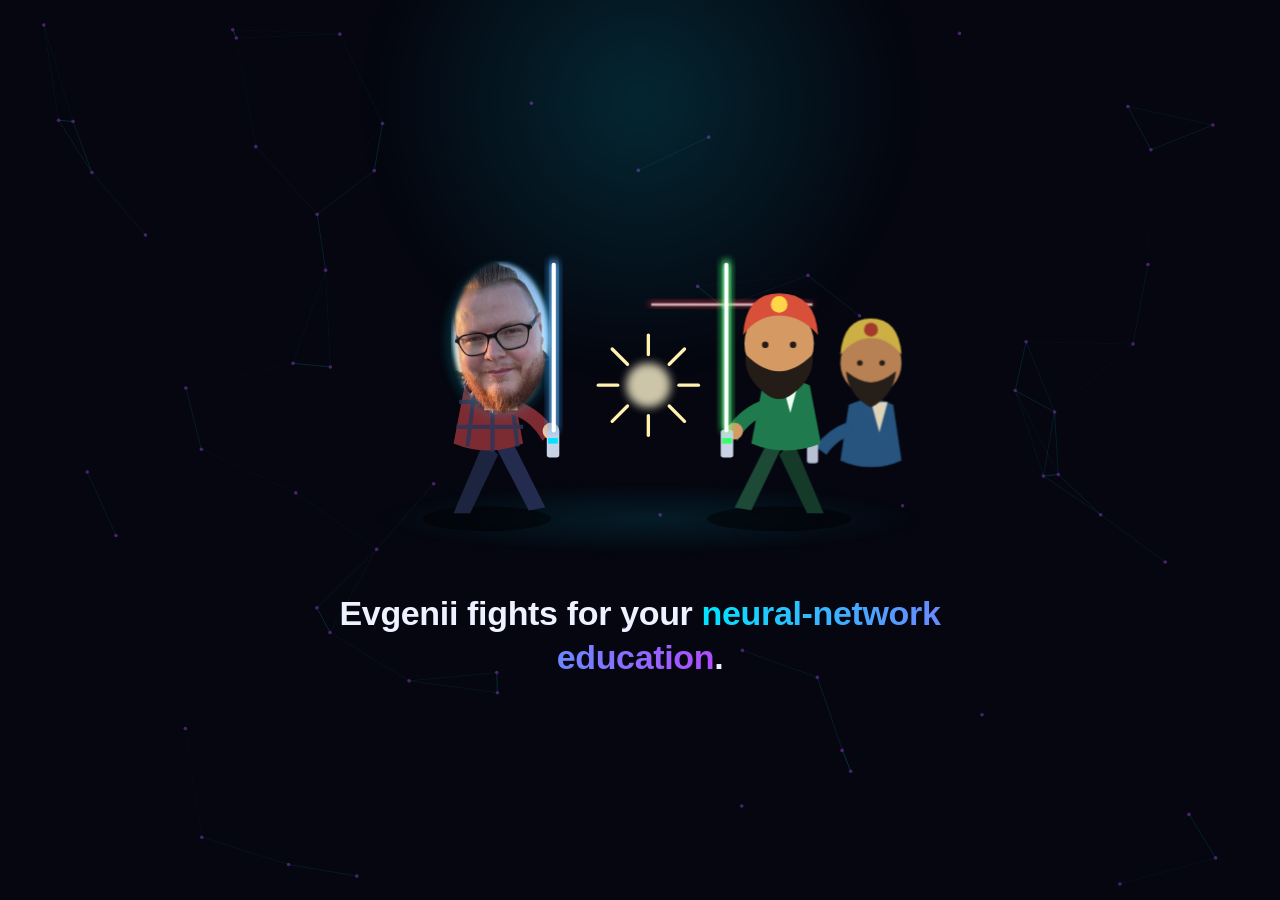
==== commit 59b90b07: "South Park style: real Evgenii face on the dueling cartoon body" ====
--- a/index.html
+++ b/index.html
@@ -118,21 +118,10 @@
           <path d="M118 116 L124 138 L130 116 Z" fill="#f4f6ff"/>
           <path d="M138 128 Q158 134 168 150 L160 158 Q150 140 132 138 Z" fill="#7d2b33"/>
           <circle cx="166" cy="151" r="6" fill="#f2c79c"/>
-          <g>
-            <rect x="112" y="98" width="16" height="14" rx="6" fill="#e9b98f"/>
-            <path d="M100 78 Q102 52 130 52 Q158 52 160 78 L160 92 Q156 74 130 74 Q104 74 100 92 Z" fill="url(#hair)"/>
-            <path d="M104 70 Q108 44 138 46 Q152 47 156 58 Q146 52 130 55 Q114 58 110 74 Z" fill="url(#hair)"/>
-            <ellipse cx="130" cy="88" rx="26" ry="27" fill="#f2c79c"/>
-            <g stroke="#0a0a0f" stroke-width="3" fill="rgba(120,200,255,0.14)" stroke-linejoin="round">
-              <rect x="112" y="82" width="16" height="13" rx="4"/>
-              <rect x="134" y="82" width="16" height="13" rx="4"/>
-              <line x1="128" y1="88" x2="134" y2="88"/>
-            </g>
-            <circle cx="120" cy="89" r="2.2" fill="#3a2a1f"/>
-            <circle cx="142" cy="89" r="2.2" fill="#3a2a1f"/>
-            <path d="M106 96 Q104 110 116 122 Q130 132 144 122 Q156 110 154 96 Q142 108 130 108 Q118 108 106 96 Z" fill="url(#beard)"/>
-            <path d="M120 104 Q130 112 140 104 Q130 108 120 104 Z" fill="#c26a2c"/>
-          </g>
+          <!-- South Park style: real photo head on the cartoon body -->
+          <ellipse cx="130" cy="86" rx="40" ry="55" fill="rgba(0,229,255,0.14)" filter="url(#soft)"/>
+          <rect x="118" y="120" width="24" height="16" fill="#f2c79c"/>
+          <image href="face_cut.png" x="94" y="29" width="72" height="110" preserveAspectRatio="xMidYMid meet"/>
           <g class="saberL">
             <rect x="163" y="150" width="9" height="20" rx="2" fill="#c9d2e6"/>
             <rect x="164" y="156" width="7" height="4" fill="#00e5ff"/>
